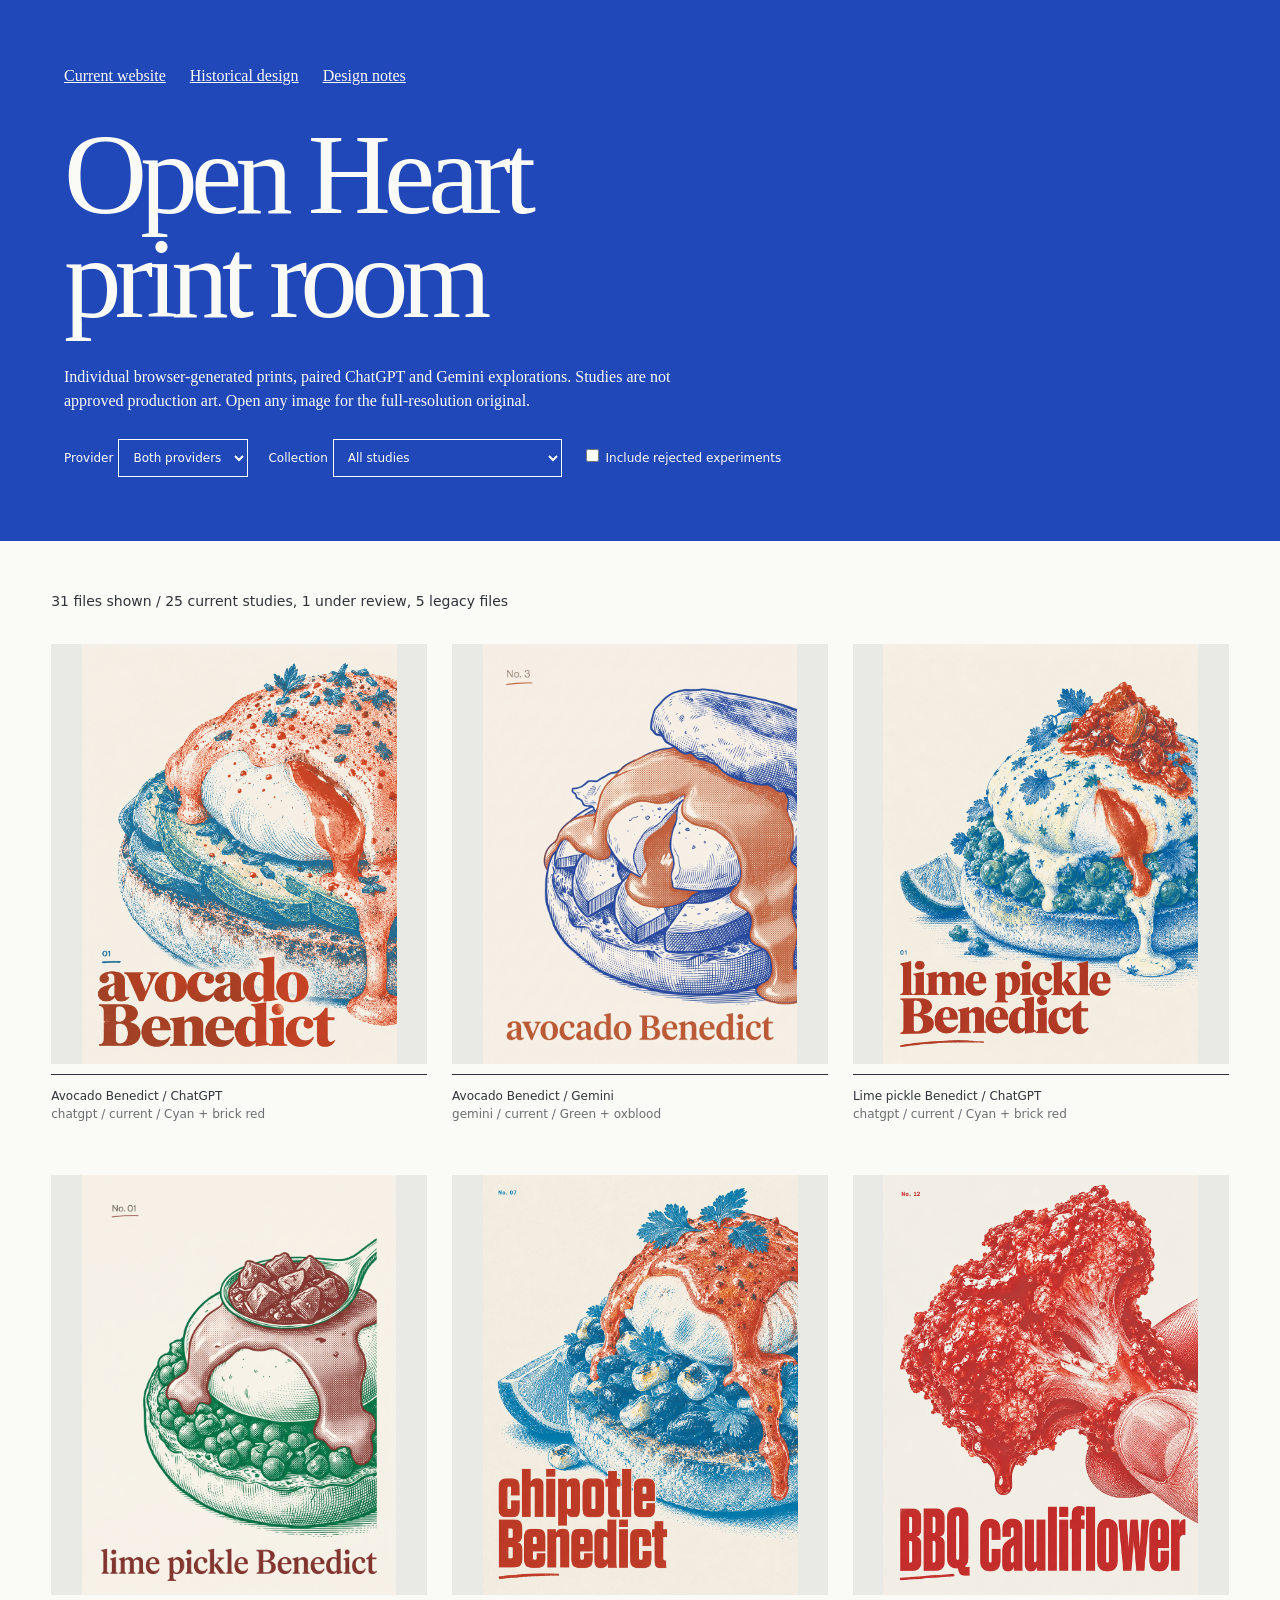
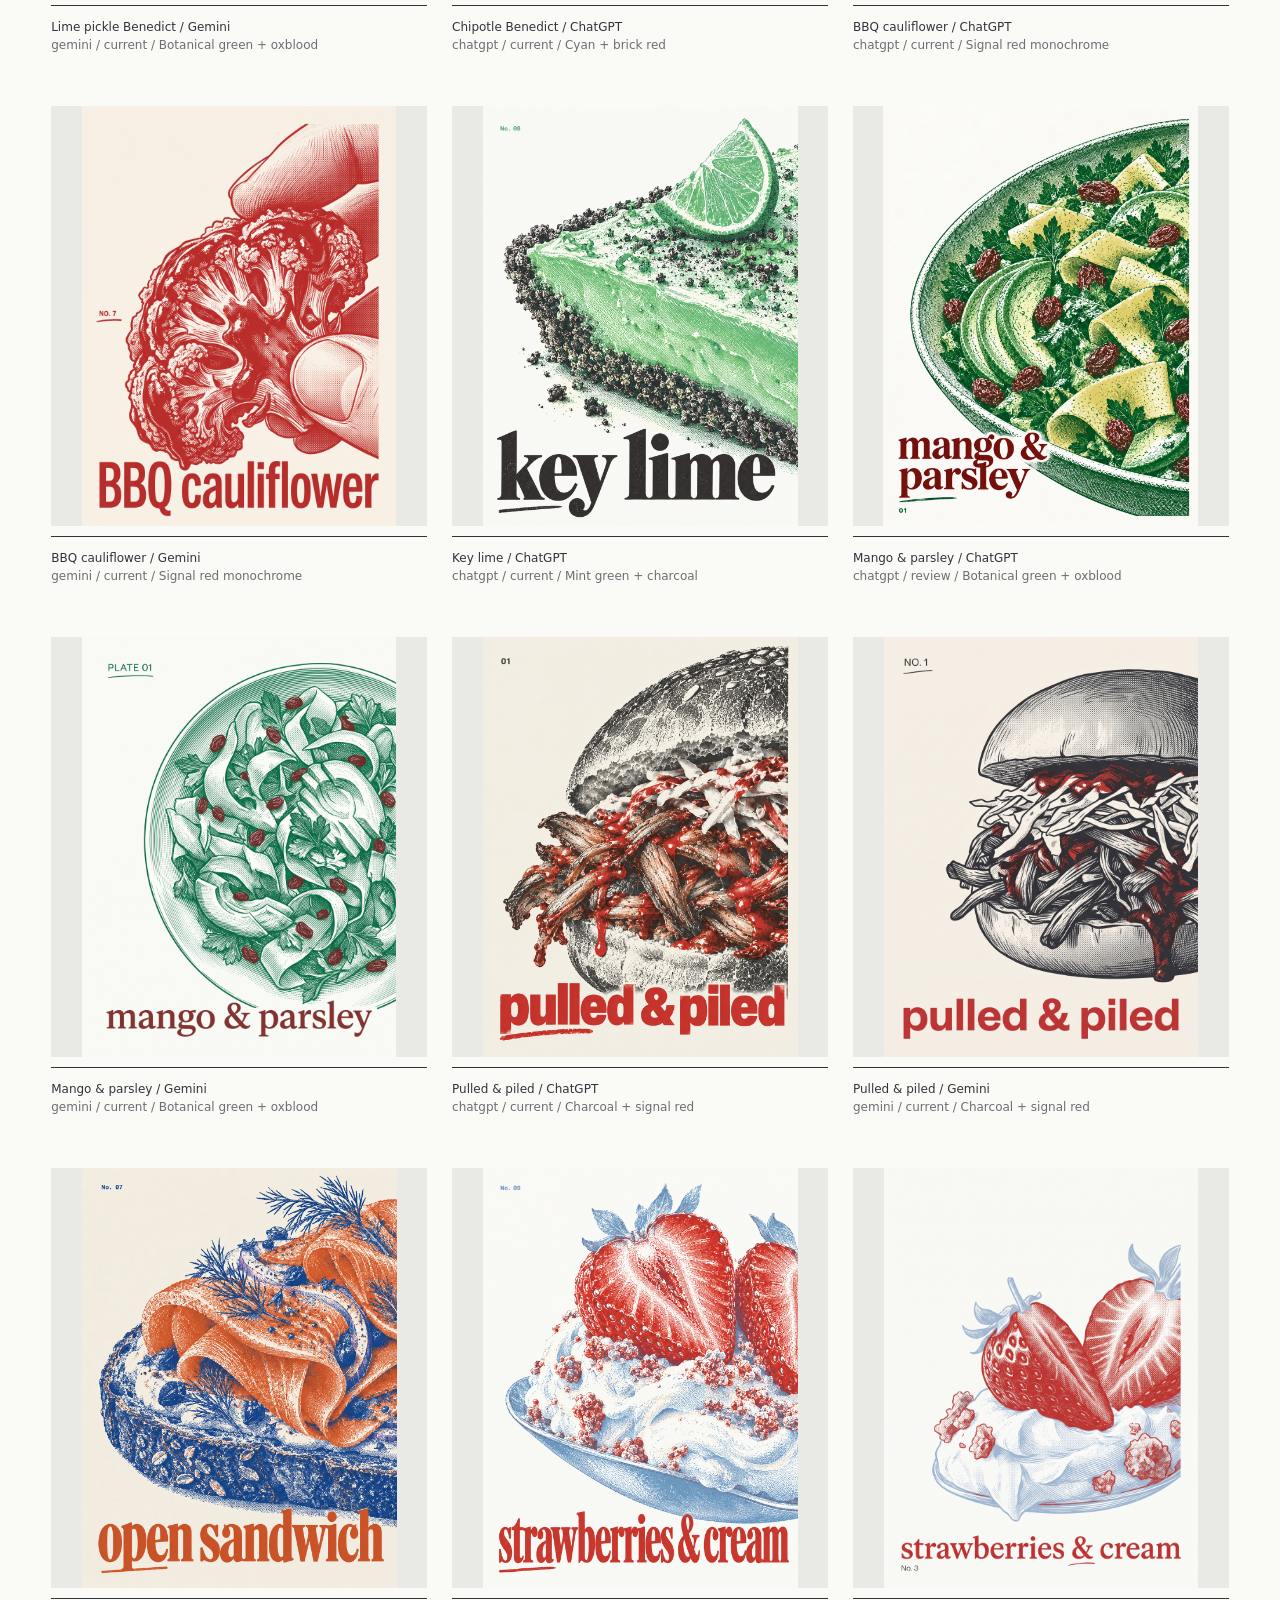
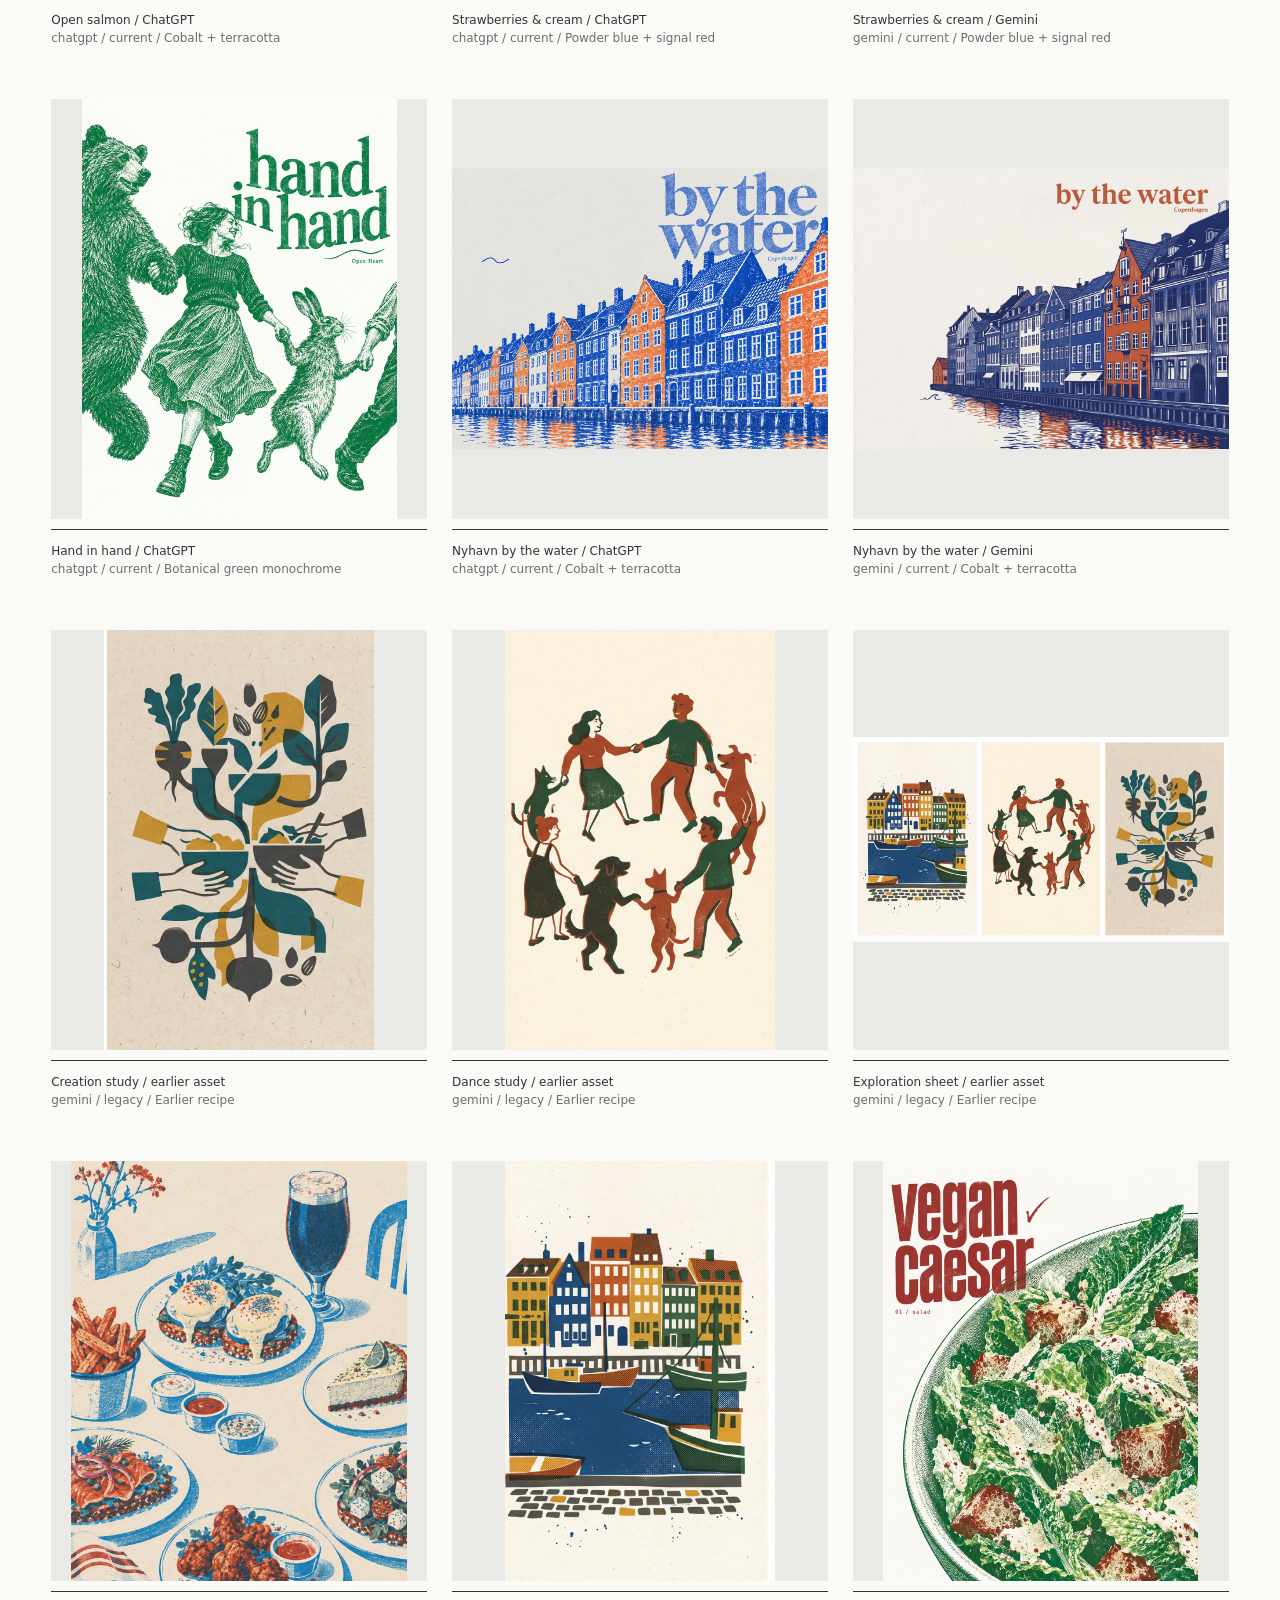
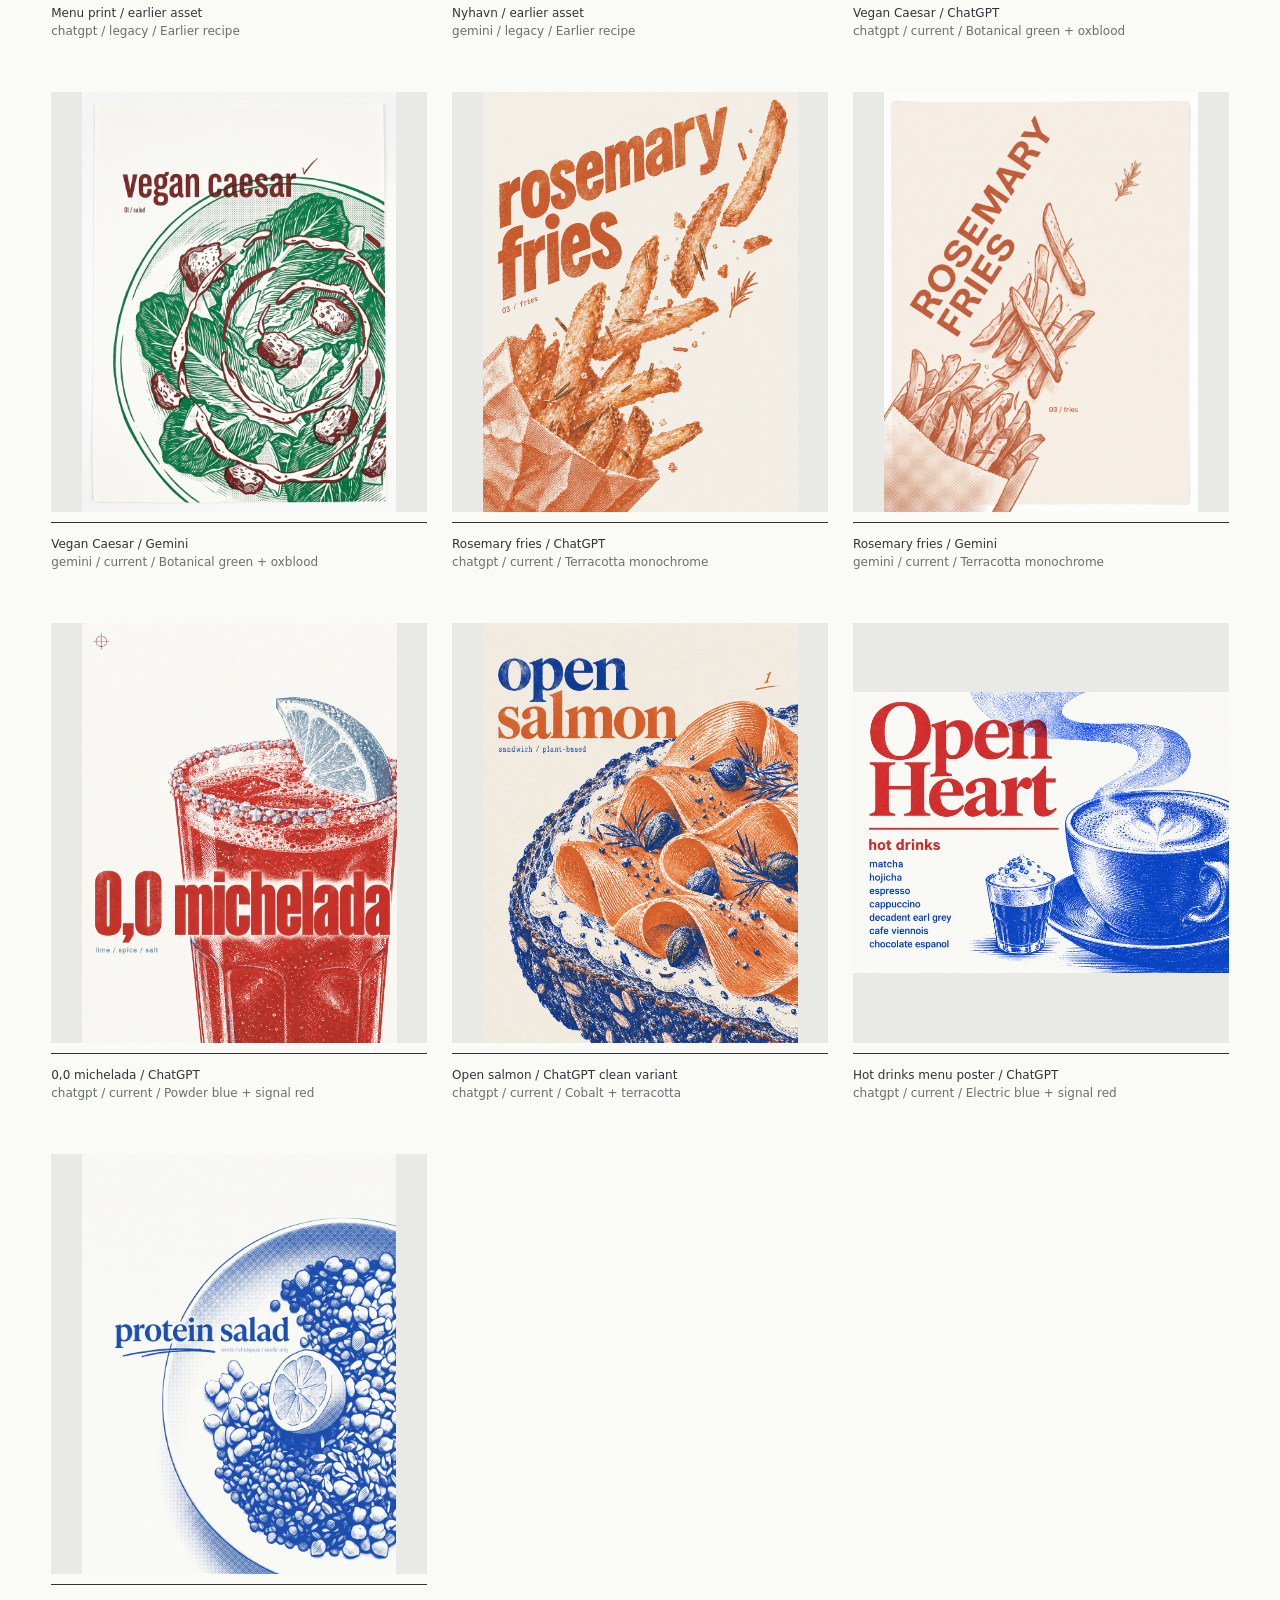
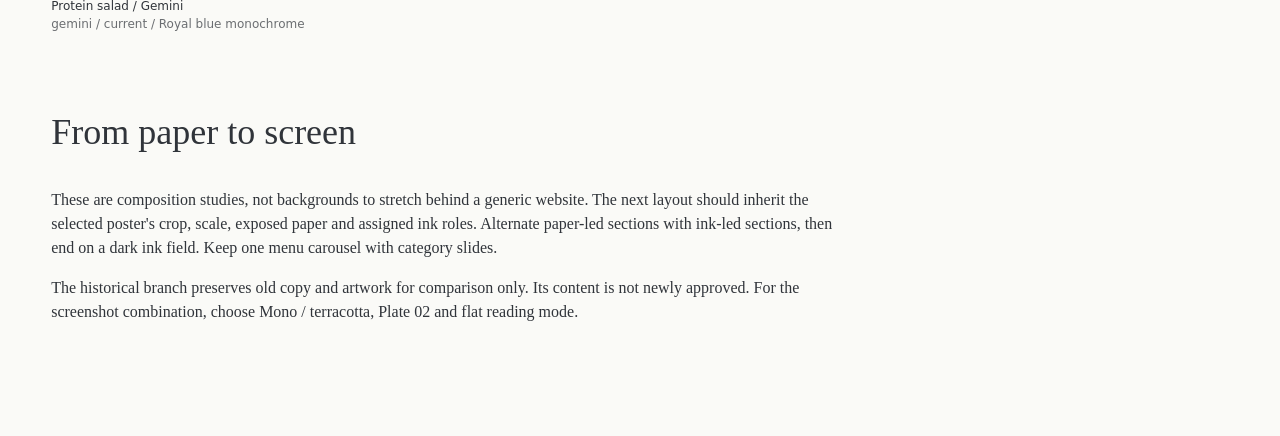
==== studio.html @ b65c6dbf "Build print-led menu carousel and asset archive" ====
<!doctype html>
<html lang="en"><meta charset="utf-8"><meta name="viewport" content="width=device-width,initial-scale=1"><title>Open Heart / print room</title>
<style>
*{box-sizing:border-box}body{margin:0;background:#FAFAF7;color:#30343A;font:16px/1.5 Georgia,serif}header{padding:5vw;background:#2148B8;color:#FAFAF7}h1{font-size:clamp(45px,9vw,130px);line-height:.9;font-weight:normal;letter-spacing:-.06em;margin:35px 0}header p{max-width:650px}a{color:inherit}nav{display:flex;gap:24px;flex-wrap:wrap}label,select,figcaption{font:12px/1.5 system-ui,sans-serif}select{padding:10px;background:transparent;color:inherit;border:1px solid;margin:10px 20px 0 5px}main{padding:4vw}.grid{display:grid;grid-template-columns:repeat(3,minmax(0,1fr));gap:40px 25px}figure{margin:0}img{width:100%;height:420px;object-fit:contain;background:#E9E9E5;display:block}figcaption{padding:12px 0;border-top:1px solid;margin-top:10px}figcaption span{display:block;opacity:.7}#count{font:14px system-ui;margin:0 0 35px}.notes{max-width:800px;margin:60px 0}.notes h2{font-size:36px;font-weight:normal}@media(max-width:800px){.grid{grid-template-columns:repeat(2,minmax(0,1fr))}img{height:280px}}@media(max-width:480px){.grid{grid-template-columns:1fr}img{height:auto}}
</style>
<header><nav><a href="index.html">Current website</a><a href="comparisons/first-design/">Historical design</a><a href="DESIGN-NOTES.md">Design notes</a></nav><h1>Open Heart<br>print room</h1><p>Individual browser-generated prints, paired ChatGPT and Gemini explorations. Studies are not approved production art. Open any image for the full-resolution original.</p><label>Provider<select id="provider"><option value="all">Both providers</option><option value="chatgpt">ChatGPT</option><option value="gemini">Gemini</option></select></label><label>Collection<select id="collection"><option value="all">All studies</option><option value="menu">Food & drink</option><option value="studies">City, people, identity & posters</option><option value="legacy">Earlier assets</option></select></label><label><input type="checkbox" id="rejected"> Include rejected experiments</label></header>
<main><p id="count" role="status">Loading saved assets...</p><div class="grid" id="gallery"></div><section class="notes"><h2>From paper to screen</h2><p>These are composition studies, not backgrounds to stretch behind a generic website. The next layout should inherit the selected poster's crop, scale, exposed paper and assigned ink roles. Alternate paper-led sections with ink-led sections, then end on a dark ink field. Keep one menu carousel with category slides.</p><p>The historical branch preserves old copy and artwork for comparison only. Its content is not newly approved. For the screenshot combination, choose Mono / terracotta, Plate 02 and flat reading mode.</p></section></main>
<script>
fetch('assets/catalog.json').then(r=>{if(!r.ok)throw Error('Catalog unavailable');return r.json()}).then(items=>{const provider=document.querySelector('#provider'),collection=document.querySelector('#collection'),rejected=document.querySelector('#rejected');function render(){const visible=items.filter(i=>(provider.value==='all'||i.provider===provider.value)&&(collection.value==='all'||i.collection===collection.value)&&(rejected.checked||i.status!=='rejected'));document.querySelector('#count').textContent=`${visible.length} files shown / ${items.filter(i=>i.status==='current').length} current studies, ${items.filter(i=>i.status==='review').length} under review, ${items.filter(i=>i.status==='legacy').length} legacy files`;document.querySelector('#gallery').replaceChildren(...visible.map(i=>{const f=document.createElement('figure'),a=document.createElement('a'),img=document.createElement('img'),c=document.createElement('figcaption'),s=document.createElement('span');a.href=i.path;a.target='_blank';a.rel='noopener';img.src=i.path;img.alt=i.title;img.loading='lazy';a.append(img);c.textContent=i.title;s.textContent=`${i.provider} / ${i.status} / ${i.palette||'earlier recipe'}`;c.append(s);f.append(a,c);return f}));} [provider,collection,rejected].forEach(e=>e.addEventListener('change',render));render();}).catch(()=>{document.querySelector('#count').textContent='Could not load the catalog. Open this page through the local server or GitHub Pages.'});
</script></html>
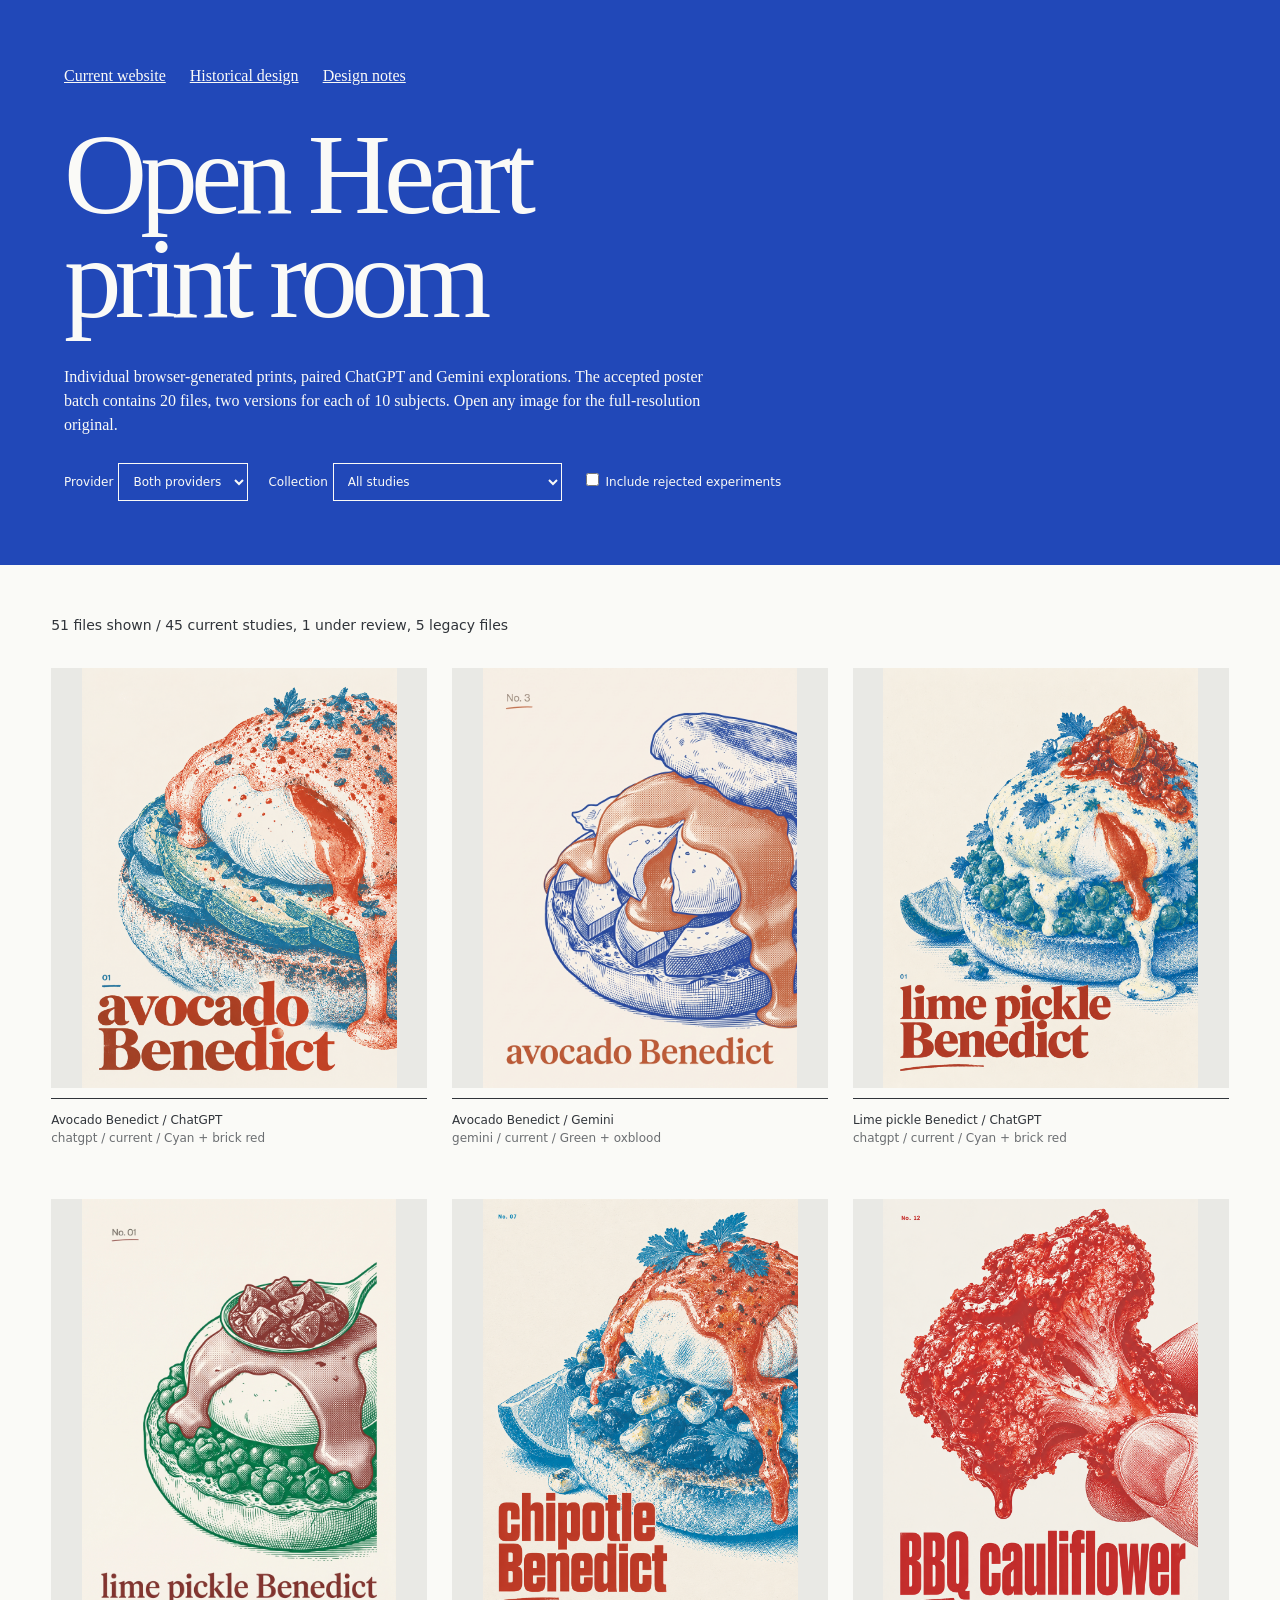
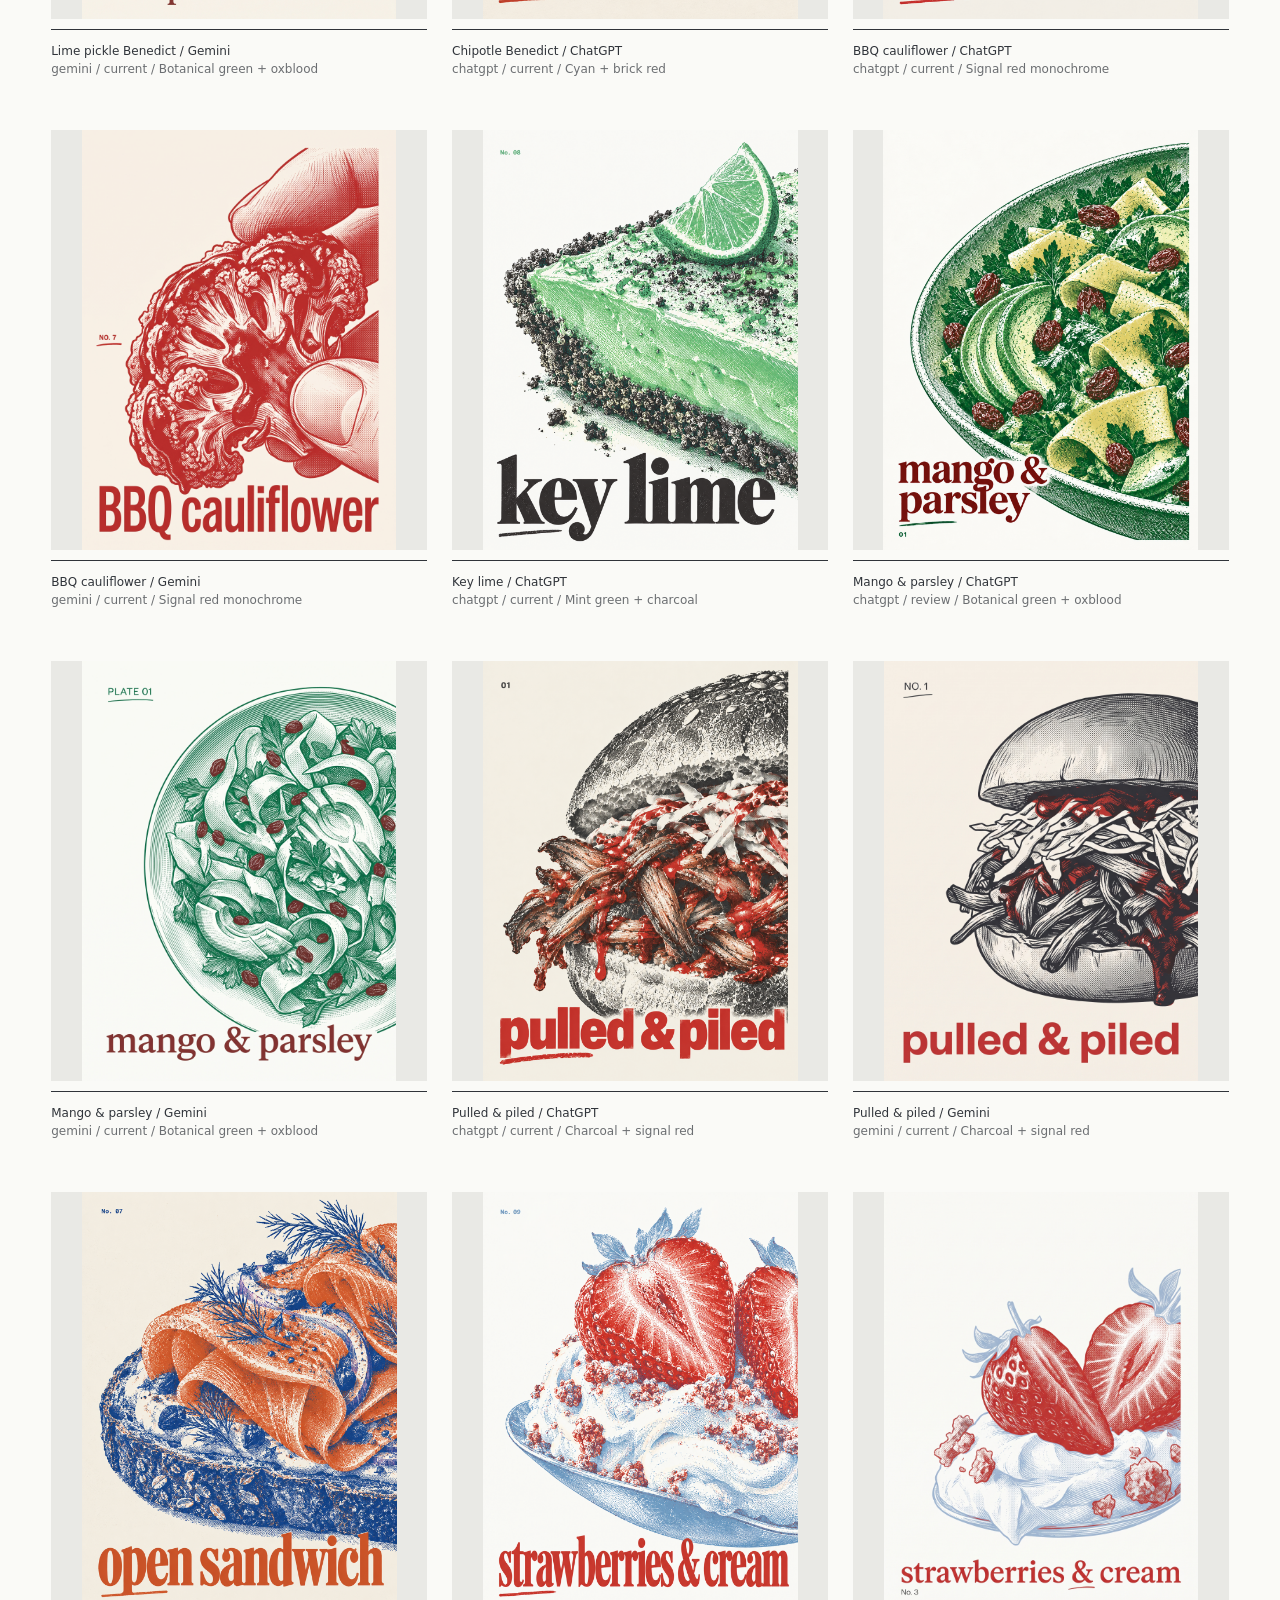
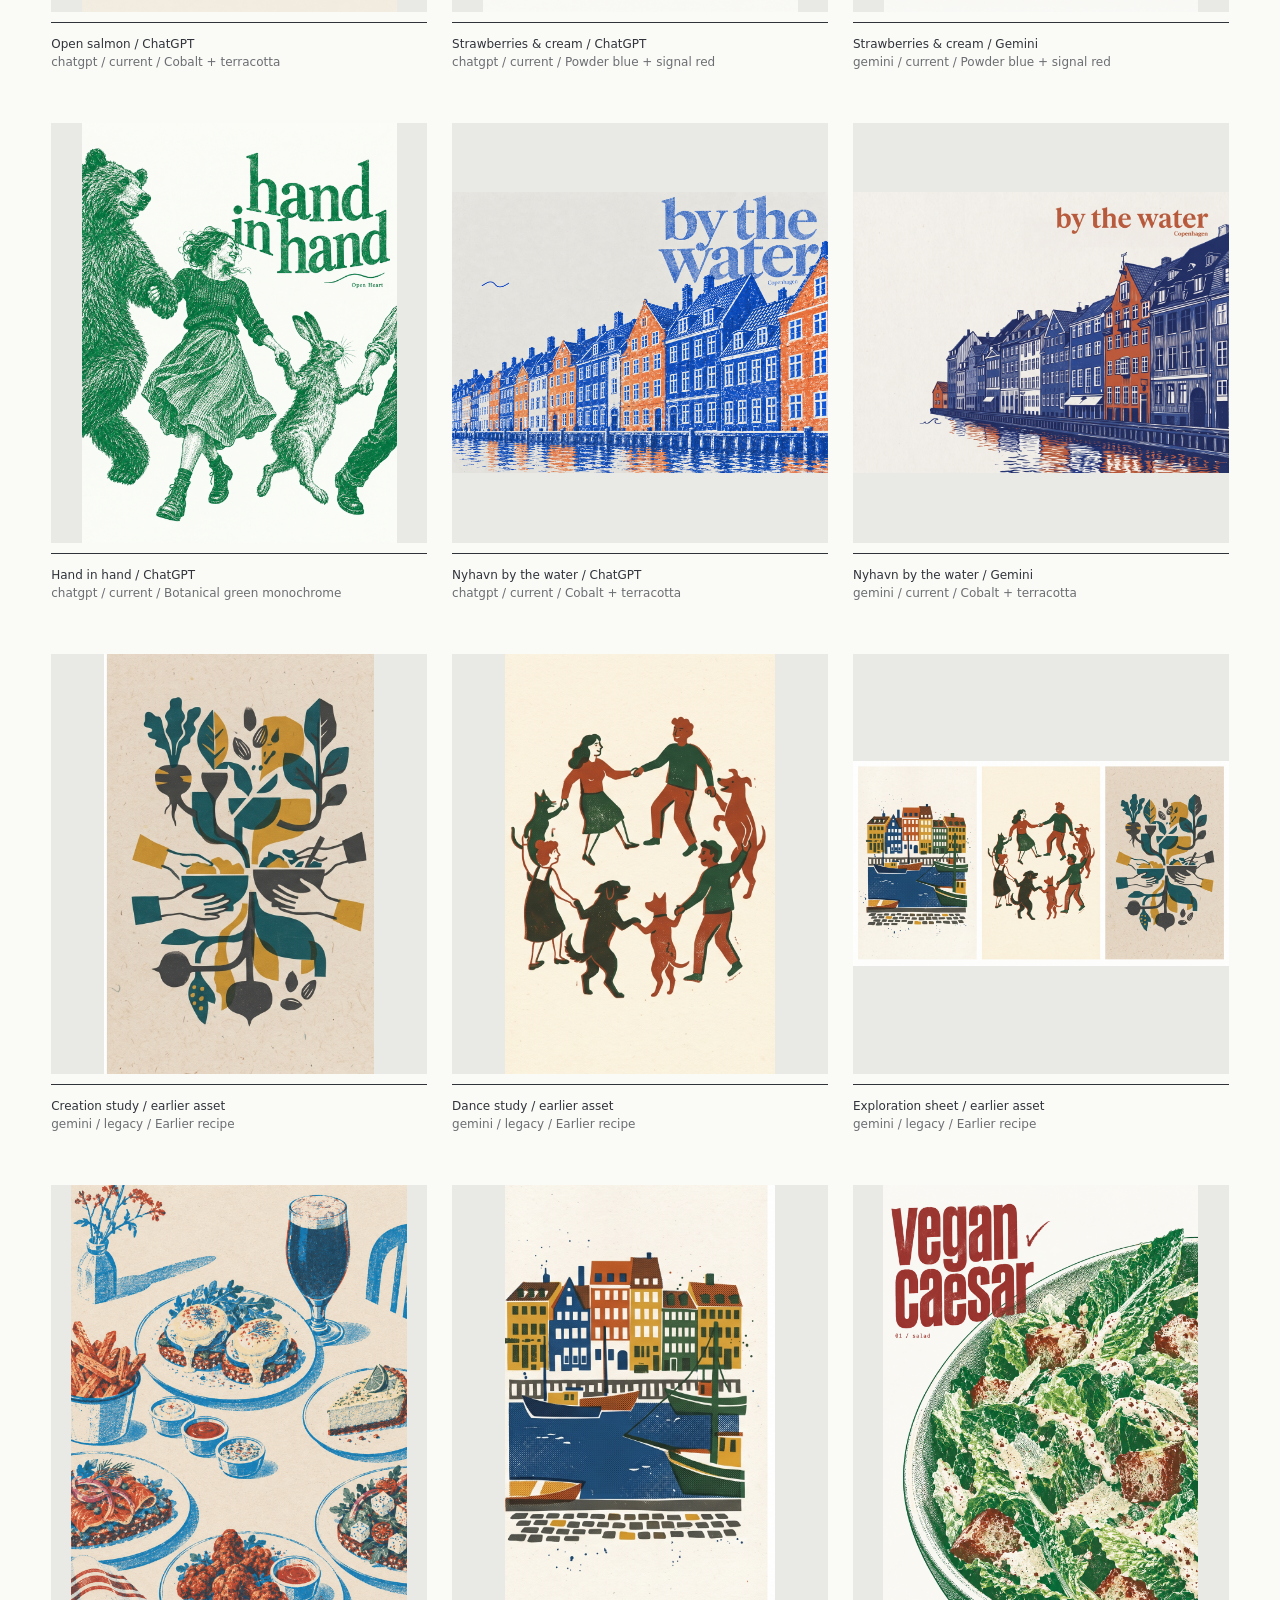
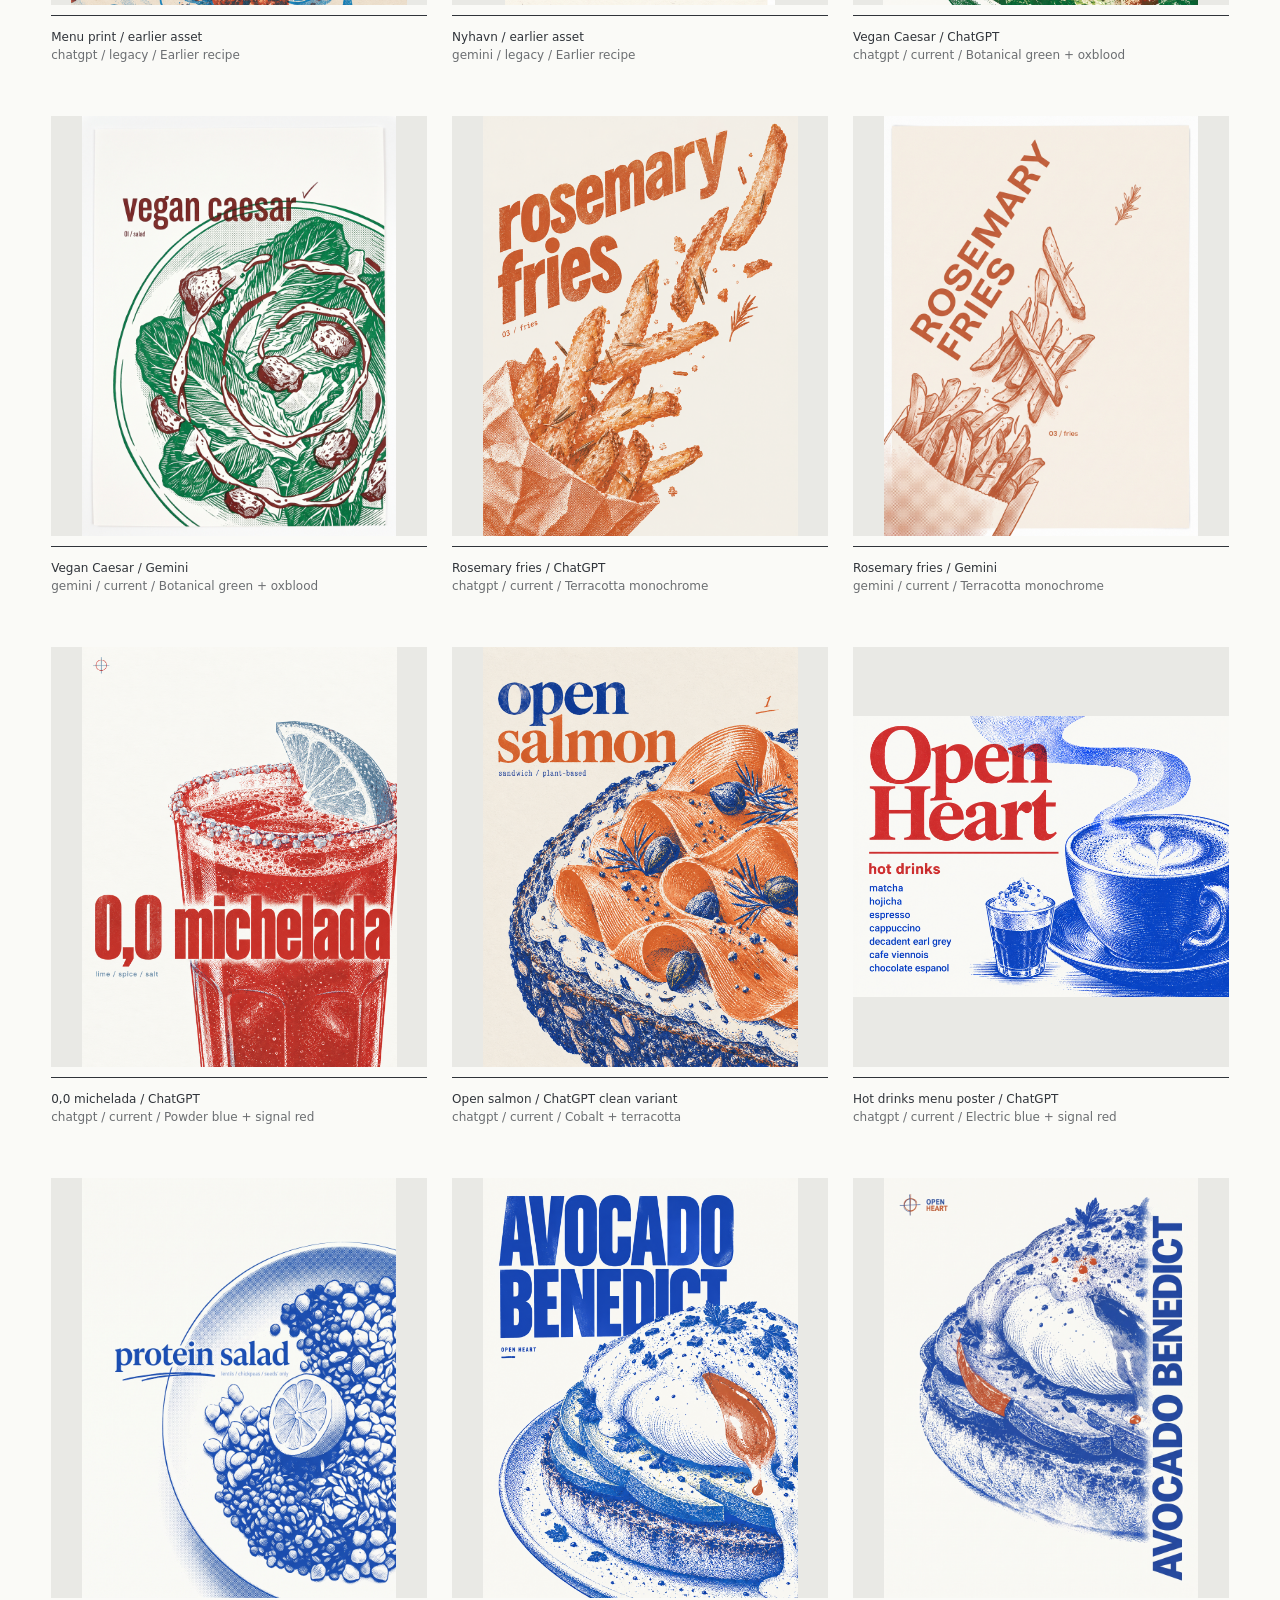
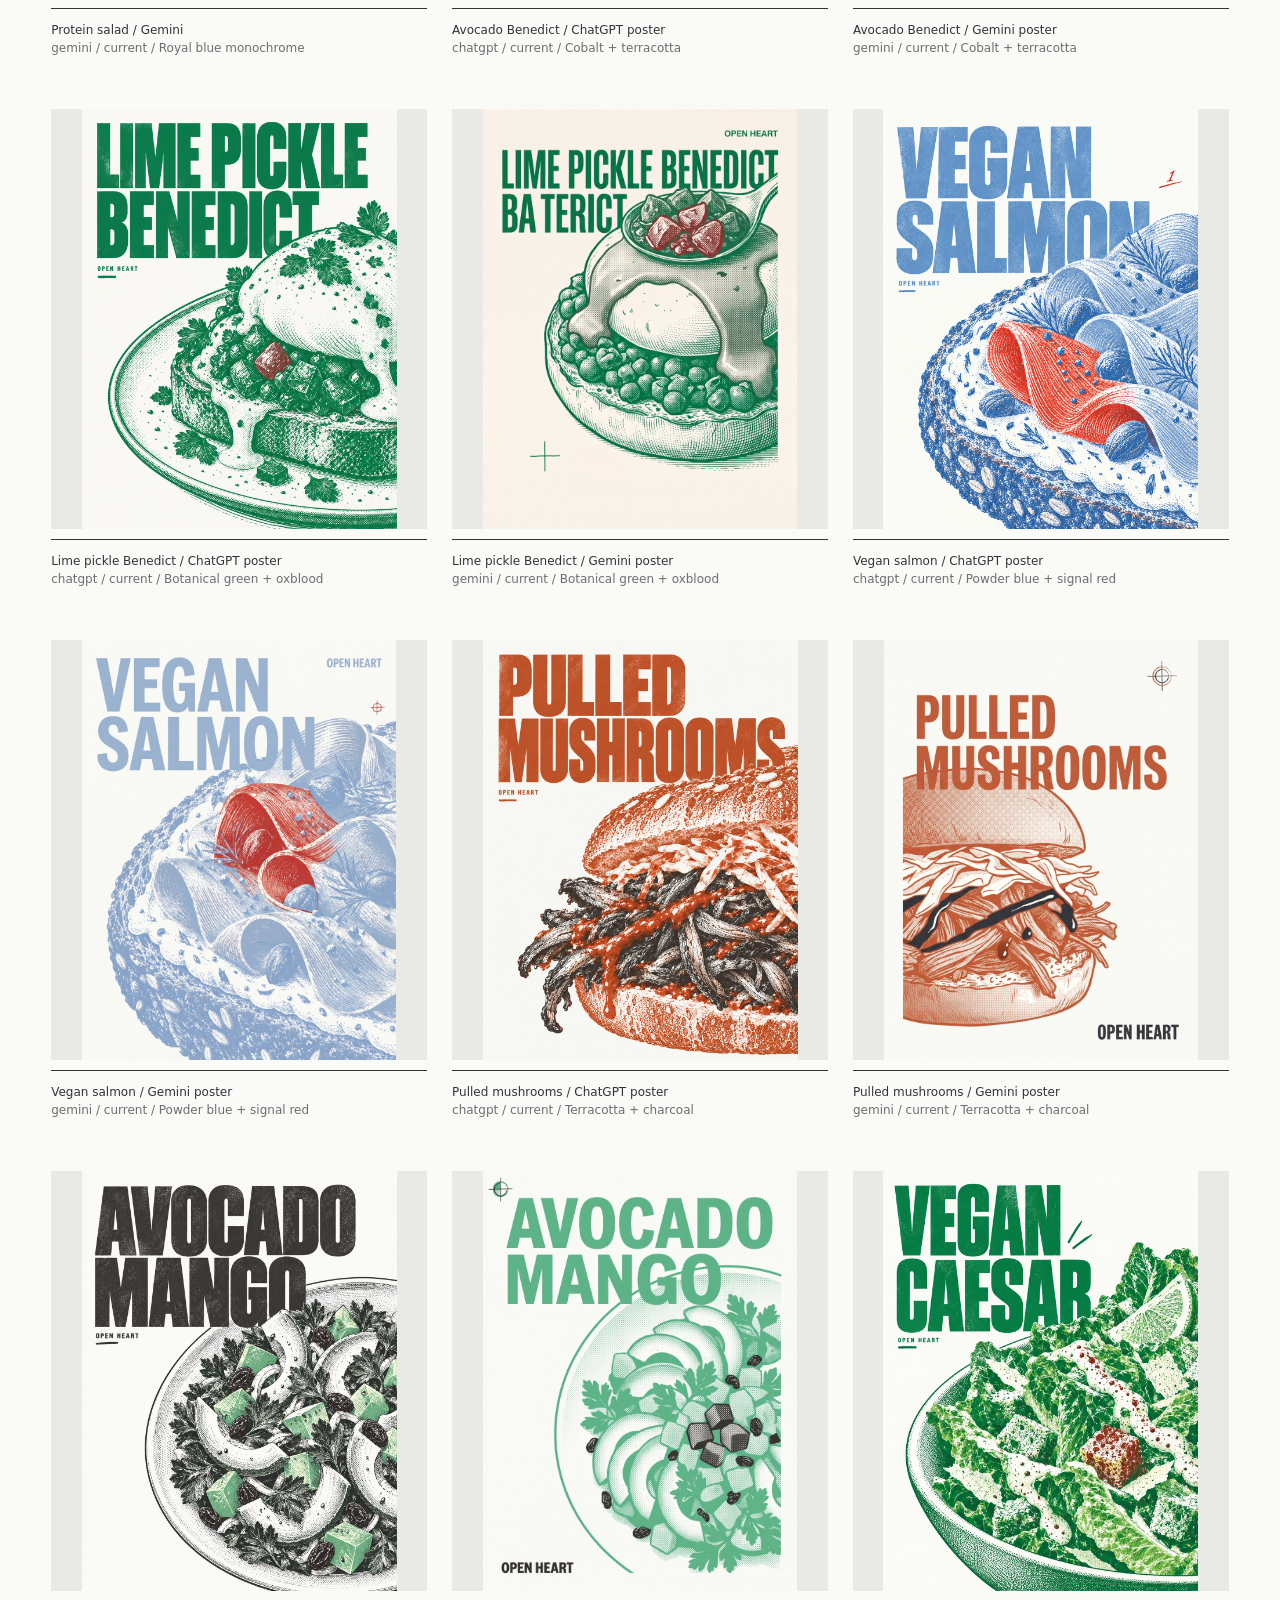
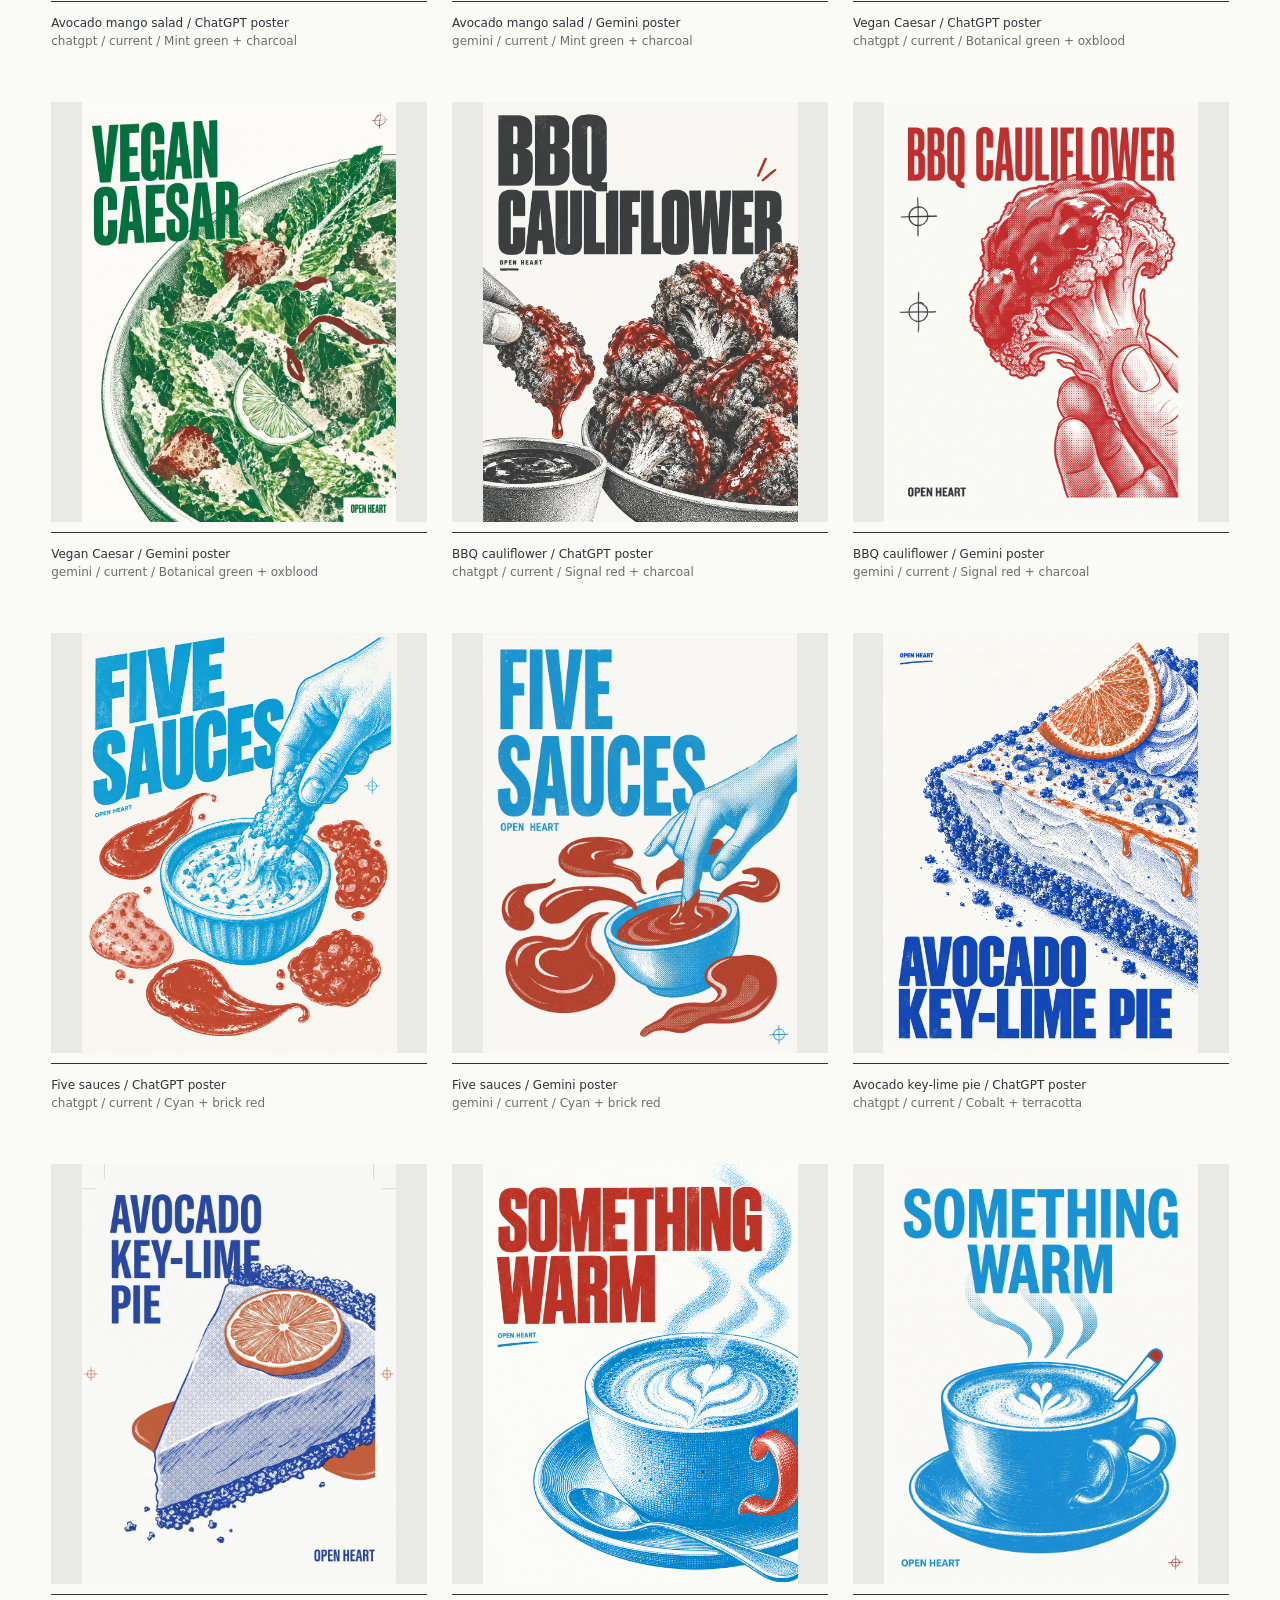
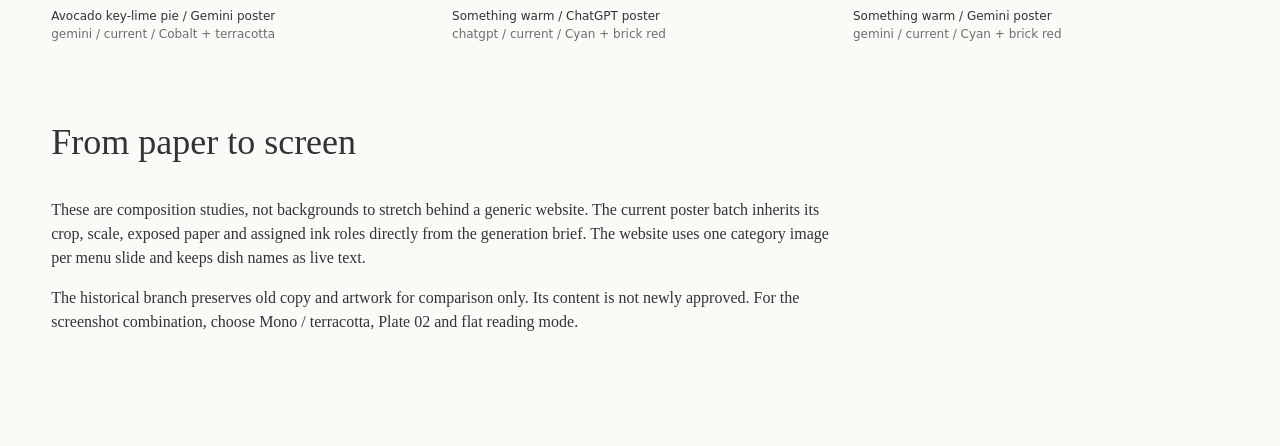
==== commit 9b9a061f: "Add paired mono-color poster series and layout switch" ====
--- a/studio.html
+++ b/studio.html
@@ -3,8 +3,8 @@
 <style>
 *{box-sizing:border-box}body{margin:0;background:#FAFAF7;color:#30343A;font:16px/1.5 Georgia,serif}header{padding:5vw;background:#2148B8;color:#FAFAF7}h1{font-size:clamp(45px,9vw,130px);line-height:.9;font-weight:normal;letter-spacing:-.06em;margin:35px 0}header p{max-width:650px}a{color:inherit}nav{display:flex;gap:24px;flex-wrap:wrap}label,select,figcaption{font:12px/1.5 system-ui,sans-serif}select{padding:10px;background:transparent;color:inherit;border:1px solid;margin:10px 20px 0 5px}main{padding:4vw}.grid{display:grid;grid-template-columns:repeat(3,minmax(0,1fr));gap:40px 25px}figure{margin:0}img{width:100%;height:420px;object-fit:contain;background:#E9E9E5;display:block}figcaption{padding:12px 0;border-top:1px solid;margin-top:10px}figcaption span{display:block;opacity:.7}#count{font:14px system-ui;margin:0 0 35px}.notes{max-width:800px;margin:60px 0}.notes h2{font-size:36px;font-weight:normal}@media(max-width:800px){.grid{grid-template-columns:repeat(2,minmax(0,1fr))}img{height:280px}}@media(max-width:480px){.grid{grid-template-columns:1fr}img{height:auto}}
 </style>
-<header><nav><a href="index.html">Current website</a><a href="comparisons/first-design/">Historical design</a><a href="DESIGN-NOTES.md">Design notes</a></nav><h1>Open Heart<br>print room</h1><p>Individual browser-generated prints, paired ChatGPT and Gemini explorations. Studies are not approved production art. Open any image for the full-resolution original.</p><label>Provider<select id="provider"><option value="all">Both providers</option><option value="chatgpt">ChatGPT</option><option value="gemini">Gemini</option></select></label><label>Collection<select id="collection"><option value="all">All studies</option><option value="menu">Food & drink</option><option value="studies">City, people, identity & posters</option><option value="legacy">Earlier assets</option></select></label><label><input type="checkbox" id="rejected"> Include rejected experiments</label></header>
-<main><p id="count" role="status">Loading saved assets...</p><div class="grid" id="gallery"></div><section class="notes"><h2>From paper to screen</h2><p>These are composition studies, not backgrounds to stretch behind a generic website. The next layout should inherit the selected poster's crop, scale, exposed paper and assigned ink roles. Alternate paper-led sections with ink-led sections, then end on a dark ink field. Keep one menu carousel with category slides.</p><p>The historical branch preserves old copy and artwork for comparison only. Its content is not newly approved. For the screenshot combination, choose Mono / terracotta, Plate 02 and flat reading mode.</p></section></main>
+<header><nav><a href="index.html">Current website</a><a href="comparisons/first-design/">Historical design</a><a href="DESIGN-NOTES.md">Design notes</a></nav><h1>Open Heart<br>print room</h1><p>Individual browser-generated prints, paired ChatGPT and Gemini explorations. The accepted poster batch contains 20 files, two versions for each of 10 subjects. Open any image for the full-resolution original.</p><label>Provider<select id="provider"><option value="all">Both providers</option><option value="chatgpt">ChatGPT</option><option value="gemini">Gemini</option></select></label><label>Collection<select id="collection"><option value="all">All studies</option><option value="posters">Accepted poster pair</option><option value="menu">Food & drink</option><option value="studies">City, people, identity & posters</option><option value="legacy">Earlier assets</option></select></label><label><input type="checkbox" id="rejected"> Include rejected experiments</label></header>
+<main><p id="count" role="status">Loading saved assets...</p><div class="grid" id="gallery"></div><section class="notes"><h2>From paper to screen</h2><p>These are composition studies, not backgrounds to stretch behind a generic website. The current poster batch inherits its crop, scale, exposed paper and assigned ink roles directly from the generation brief. The website uses one category image per menu slide and keeps dish names as live text.</p><p>The historical branch preserves old copy and artwork for comparison only. Its content is not newly approved. For the screenshot combination, choose Mono / terracotta, Plate 02 and flat reading mode.</p></section></main>
 <script>
 fetch('assets/catalog.json').then(r=>{if(!r.ok)throw Error('Catalog unavailable');return r.json()}).then(items=>{const provider=document.querySelector('#provider'),collection=document.querySelector('#collection'),rejected=document.querySelector('#rejected');function render(){const visible=items.filter(i=>(provider.value==='all'||i.provider===provider.value)&&(collection.value==='all'||i.collection===collection.value)&&(rejected.checked||i.status!=='rejected'));document.querySelector('#count').textContent=`${visible.length} files shown / ${items.filter(i=>i.status==='current').length} current studies, ${items.filter(i=>i.status==='review').length} under review, ${items.filter(i=>i.status==='legacy').length} legacy files`;document.querySelector('#gallery').replaceChildren(...visible.map(i=>{const f=document.createElement('figure'),a=document.createElement('a'),img=document.createElement('img'),c=document.createElement('figcaption'),s=document.createElement('span');a.href=i.path;a.target='_blank';a.rel='noopener';img.src=i.path;img.alt=i.title;img.loading='lazy';a.append(img);c.textContent=i.title;s.textContent=`${i.provider} / ${i.status} / ${i.palette||'earlier recipe'}`;c.append(s);f.append(a,c);return f}));} [provider,collection,rejected].forEach(e=>e.addEventListener('change',render));render();}).catch(()=>{document.querySelector('#count').textContent='Could not load the catalog. Open this page through the local server or GitHub Pages.'});
 </script></html>
